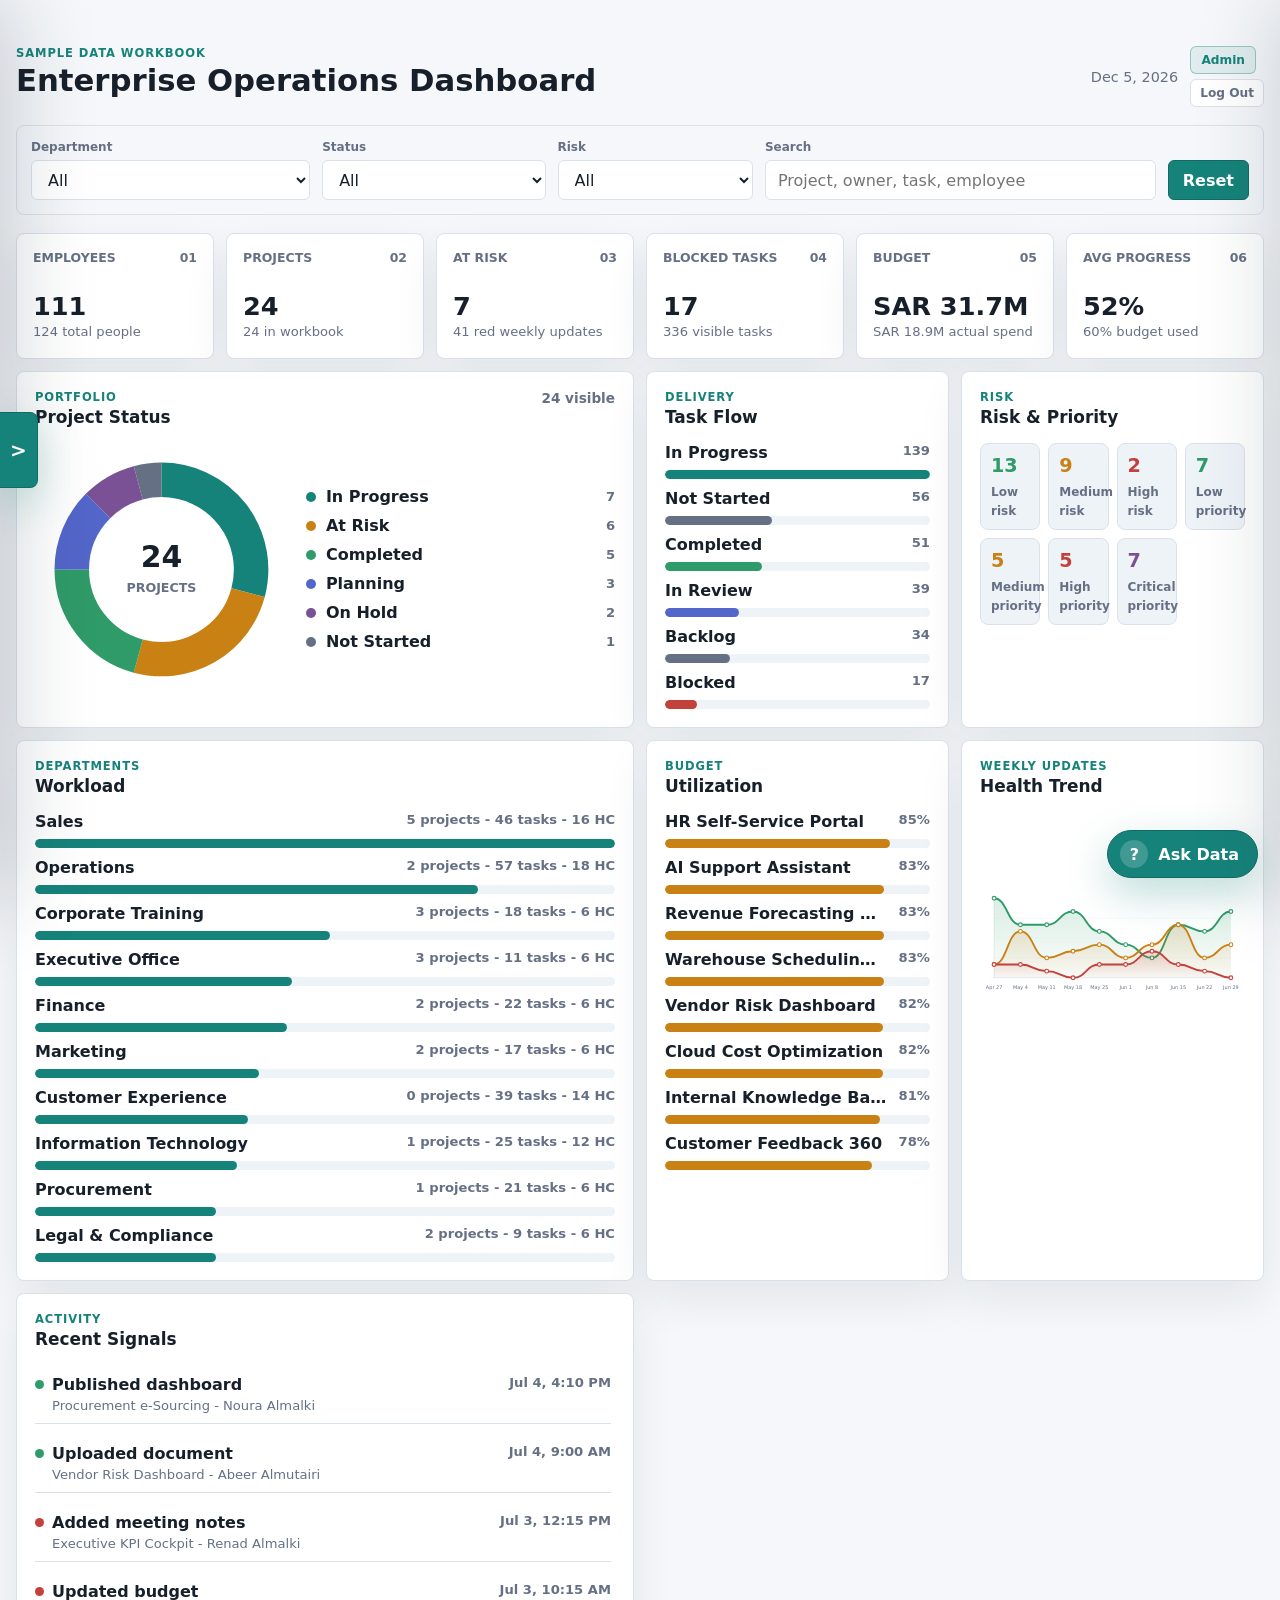
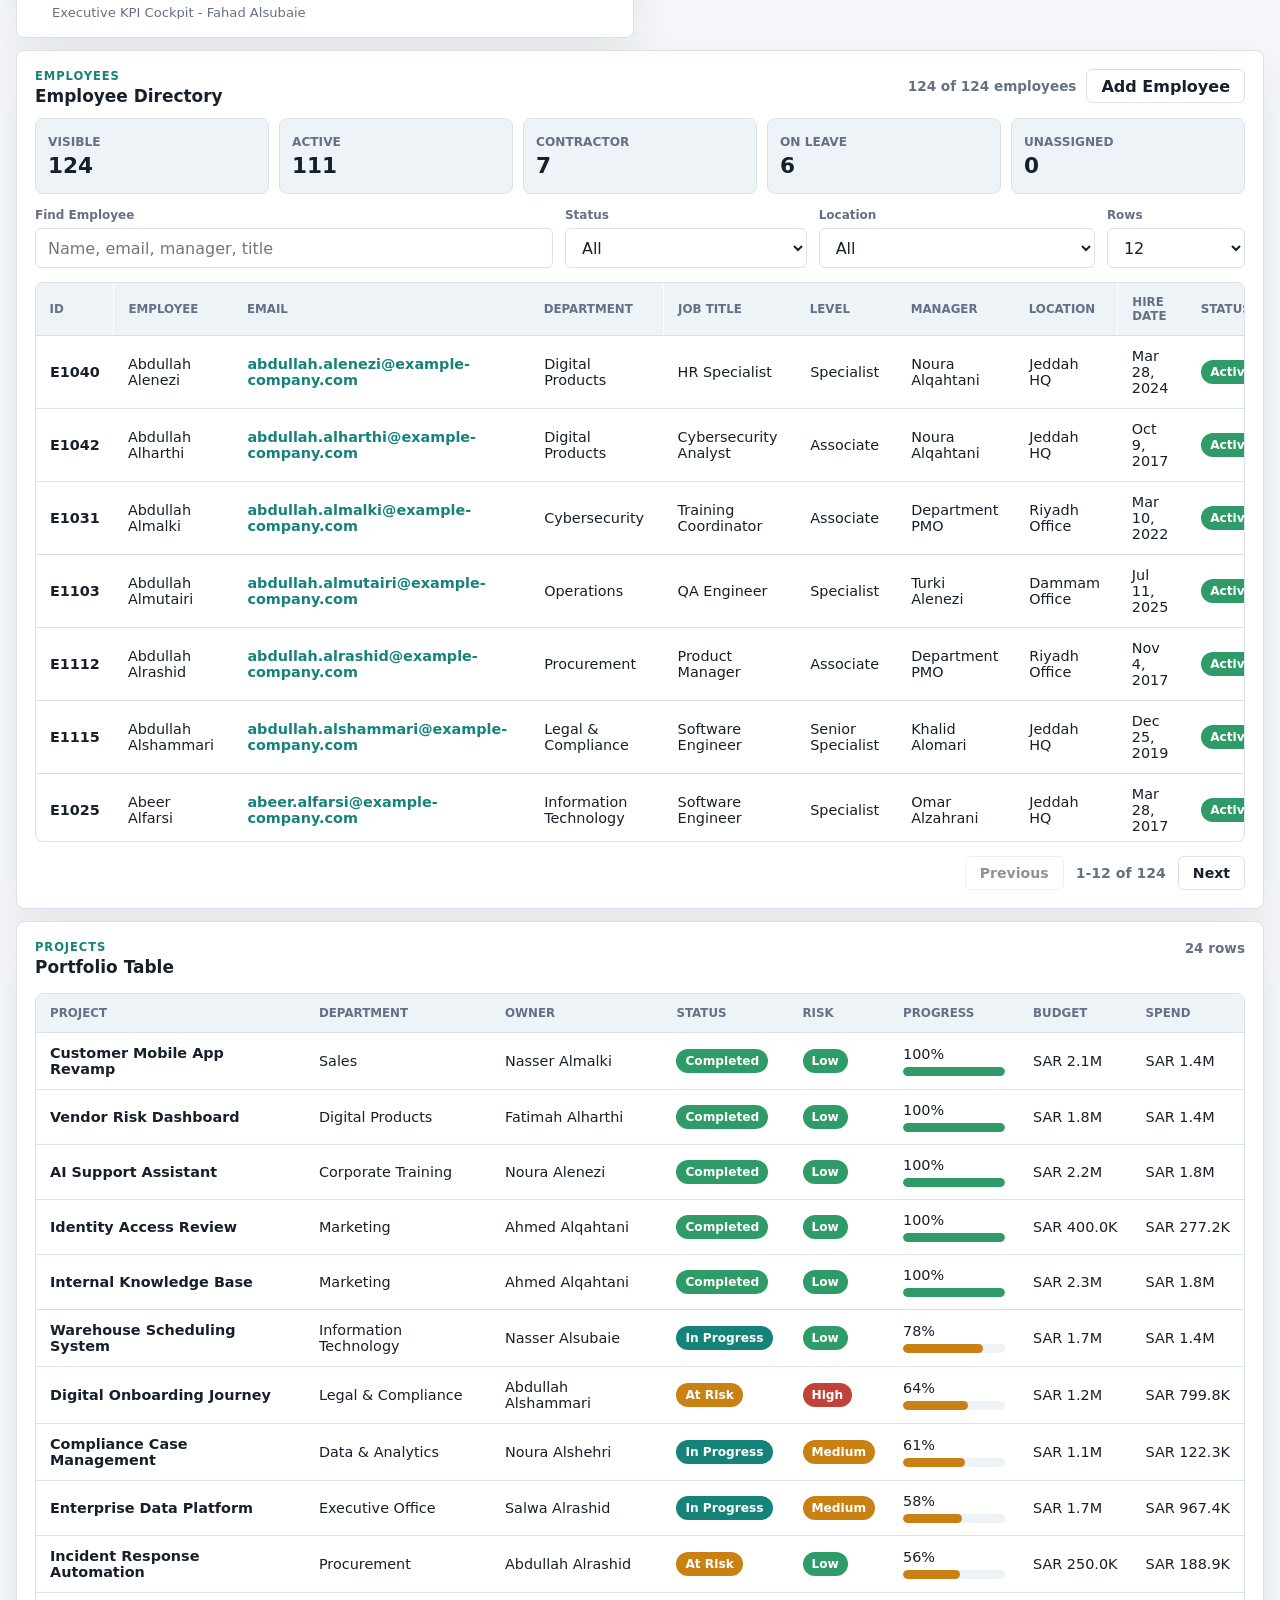
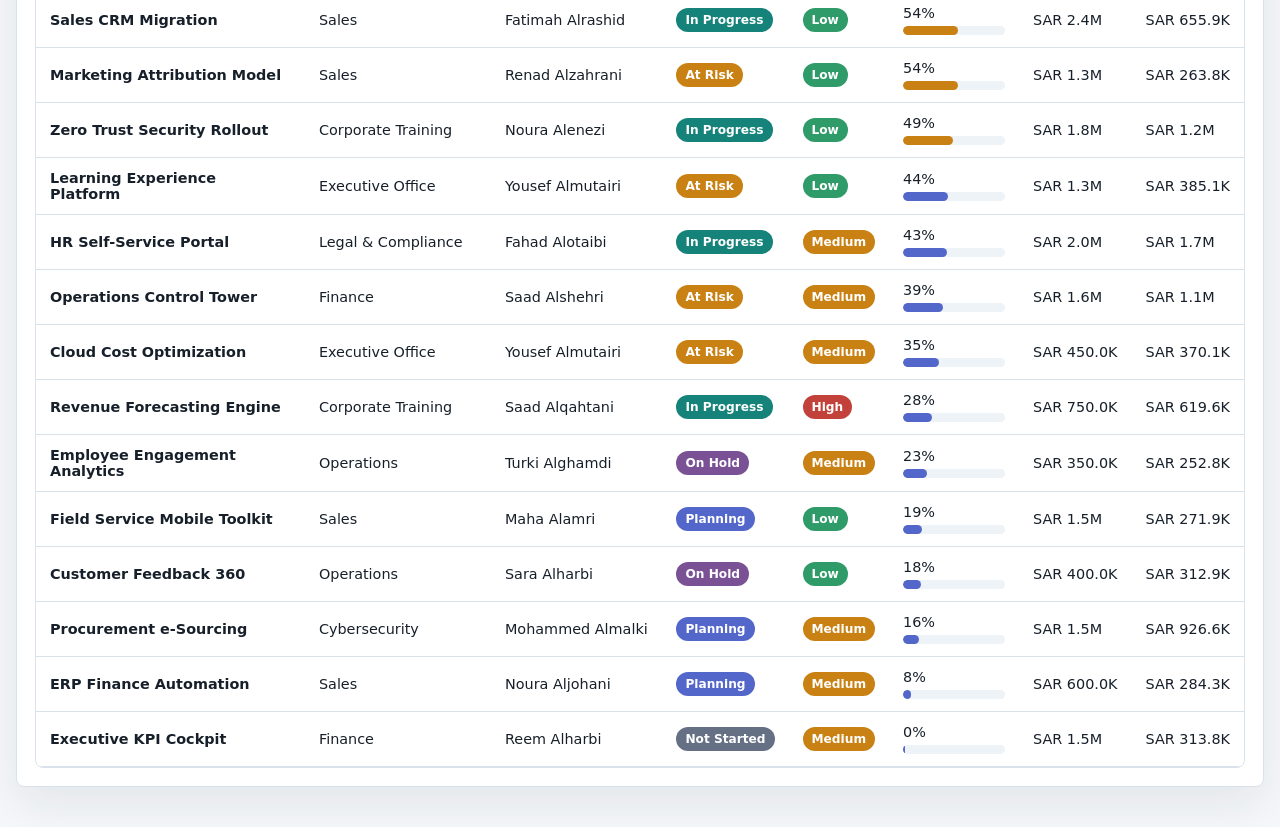
==== index.html @ b088ab81 "Initial commit" ====
<!doctype html>
<html lang="en">
  <head>
    <meta charset="utf-8" />
    <meta name="viewport" content="width=device-width, initial-scale=1" />
    <title>Enterprise Operations Dashboard</title>
    <link rel="stylesheet" href="styles.css" />
    <script src="dashboard-data.js"></script>
    <script src="app.js" defer></script>
    <script src="chatbot.js" defer></script>
  </head>
  <body>
    <div class="app-shell" data-app-shell>
      <header class="topbar">
        <div>
          <p class="eyebrow">Sample Data Workbook</p>
          <h1>Enterprise Operations Dashboard</h1>
        </div>
        <div class="topbar__meta">
          <span id="refreshDate">Loaded</span>
          <div class="topbar__account" id="accountBlock" hidden>
            <div class="topbar__account-row">
              <button class="topbar__admin" id="adminButton" type="button">Admin</button>
              <span id="authStatus" class="topbar__status"></span>
            </div>
            <button class="topbar__logout" id="logoutButton" type="button">Log Out</button>
          </div>
        </div>
      </header>

      <section class="toolbar" aria-label="Dashboard filters">
        <label>
          <span>Department</span>
          <select id="departmentFilter"></select>
        </label>
        <label>
          <span>Status</span>
          <select id="statusFilter"></select>
        </label>
        <label>
          <span>Risk</span>
          <select id="riskFilter"></select>
        </label>
        <label class="toolbar__search">
          <span>Search</span>
          <input id="searchFilter" type="search" placeholder="Project, owner, task, employee" />
        </label>
        <button class="button" id="resetFilters" type="button">Reset</button>
      </section>

      <main>
        <section class="metric-grid" id="metricGrid" aria-label="Key metrics"></section>

        <section class="dashboard-grid">
          <article class="panel panel--wide">
            <div class="panel__header">
              <div>
                <p class="eyebrow">Portfolio</p>
                <h2>Project Status</h2>
              </div>
              <span class="panel__stat" id="portfolioCount"></span>
            </div>
            <div class="split-view">
              <div class="donut-wrap">
                <svg id="statusDonut" viewBox="0 0 220 220" role="img" aria-label="Project status distribution"></svg>
              </div>
              <div id="statusLegend" class="legend"></div>
            </div>
          </article>

          <article class="panel">
            <div class="panel__header">
              <div>
                <p class="eyebrow">Delivery</p>
                <h2>Task Flow</h2>
              </div>
            </div>
            <div id="taskFlow" class="stack-list"></div>
          </article>

          <article class="panel">
            <div class="panel__header">
              <div>
                <p class="eyebrow">Risk</p>
                <h2>Risk & Priority</h2>
              </div>
            </div>
            <div id="riskPriority" class="matrix"></div>
          </article>

          <article class="panel panel--wide">
            <div class="panel__header">
              <div>
                <p class="eyebrow">Departments</p>
                <h2>Workload</h2>
              </div>
            </div>
            <div id="departmentLoad" class="rank-list"></div>
          </article>

          <article class="panel">
            <div class="panel__header">
              <div>
                <p class="eyebrow">Budget</p>
                <h2>Utilization</h2>
              </div>
            </div>
            <div id="budgetList" class="rank-list rank-list--compact"></div>
          </article>

          <article class="panel">
            <div class="panel__header">
              <div>
                <p class="eyebrow">Weekly Updates</p>
                <h2>Health Trend</h2>
              </div>
            </div>
            <svg id="healthTrend" class="line-chart" viewBox="0 0 640 260" role="img" aria-label="Weekly health trend"></svg>
          </article>

          <article class="panel panel--wide">
            <div class="panel__header">
              <div>
                <p class="eyebrow">Activity</p>
                <h2>Recent Signals</h2>
              </div>
            </div>
            <div id="activityFeed" class="activity-feed"></div>
          </article>

          <article class="panel panel--full" id="employeesSection">
            <div class="panel__header panel__header--stack">
              <div>
                <p class="eyebrow">Employees</p>
                <h2>Employee Directory</h2>
              </div>
              <div class="panel__tools">
                <span class="panel__stat" id="employeeCount"></span>
                <button class="button button--ghost" id="openAddEmployee" type="button">Add Employee</button>
              </div>
            </div>

            <div class="employee-add-panel" id="addEmployeePanel" hidden>
              <form class="employee-add-form" id="addEmployeeForm">
                <div class="employee-add-form__header">
                  <div>
                    <p class="eyebrow">Signed-Up Gmail</p>
                    <h3>Add Employee</h3>
                  </div>
                  <button class="icon-control" id="closeAddEmployee" type="button" aria-label="Close add employee" title="Close add employee">x</button>
                </div>
                <p class="employee-add-message" id="addEmployeeMessage"></p>
                <div class="employee-add-grid">
                  <label>
                    <span>Email</span>
                    <select id="addEmployeeEmail" name="email" required></select>
                  </label>
                  <label>
                    <span>Employee Name</span>
                    <input id="addEmployeeName" name="employeeName" type="text" required />
                  </label>
                  <label>
                    <span>Department</span>
                    <select id="addEmployeeDepartment" name="department" required></select>
                  </label>
                  <label>
                    <span>Job Title</span>
                    <input id="addEmployeeJobTitle" name="jobTitle" type="text" required />
                  </label>
                  <label>
                    <span>Level</span>
                    <select id="addEmployeeLevel" name="level">
                      <option>Associate</option>
                      <option>Specialist</option>
                      <option>Senior Specialist</option>
                      <option>Lead</option>
                      <option>Manager</option>
                      <option>Senior Manager</option>
                    </select>
                  </label>
                  <label>
                    <span>Manager</span>
                    <input id="addEmployeeManager" name="manager" type="text" placeholder="Department PMO" />
                  </label>
                  <label>
                    <span>Location</span>
                    <select id="addEmployeeLocation" name="location"></select>
                  </label>
                  <label>
                    <span>Status</span>
                    <select id="addEmployeeStatus" name="employmentStatus">
                      <option>Active</option>
                      <option>Contractor</option>
                      <option>On Leave</option>
                    </select>
                  </label>
                </div>
                <div class="employee-add-actions">
                  <button class="button button--ghost" id="cancelAddEmployee" type="button">Cancel</button>
                  <button class="button" type="submit">Add Employee</button>
                </div>
              </form>
            </div>

            <div class="employee-summary" id="employeeSummary" aria-label="Employee summary"></div>

            <div class="employee-controls" aria-label="Employee filters">
              <label>
                <span>Find Employee</span>
                <input id="employeeSearch" type="search" placeholder="Name, email, manager, title" />
              </label>
              <label>
                <span>Status</span>
                <select id="employeeStatusFilter"></select>
              </label>
              <label>
                <span>Location</span>
                <select id="employeeLocationFilter"></select>
              </label>
              <label>
                <span>Rows</span>
                <select id="employeePageSize">
                  <option value="12">12</option>
                  <option value="25">25</option>
                  <option value="50">50</option>
                  <option value="all">All</option>
                </select>
              </label>
            </div>

            <div class="table-wrap employee-table-wrap">
              <table class="employee-table">
                <thead>
                  <tr>
                    <th>ID</th>
                    <th>Employee</th>
                    <th>Email</th>
                    <th>Department</th>
                    <th>Job Title</th>
                    <th>Level</th>
                    <th>Manager</th>
                    <th>Location</th>
                    <th>Hire Date</th>
                    <th>Status</th>
                  </tr>
                </thead>
                <tbody id="employeeTable"></tbody>
              </table>
            </div>

            <div class="pagination" aria-label="Employee pagination">
              <button class="button button--ghost" id="employeePrev" type="button">Previous</button>
              <span id="employeePageInfo"></span>
              <button class="button button--ghost" id="employeeNext" type="button">Next</button>
            </div>
          </article>

          <article class="panel panel--full">
            <div class="panel__header">
              <div>
                <p class="eyebrow">Projects</p>
                <h2>Portfolio Table</h2>
              </div>
              <span class="panel__stat" id="tableCount"></span>
            </div>
            <div class="table-wrap">
              <table>
                <thead>
                  <tr>
                    <th>Project</th>
                    <th>Department</th>
                    <th>Owner</th>
                    <th>Status</th>
                    <th>Risk</th>
                    <th>Progress</th>
                    <th>Budget</th>
                    <th>Spend</th>
                  </tr>
                </thead>
                <tbody id="projectTable"></tbody>
              </table>
            </div>
          </article>
        </section>
      </main>
    </div>

    <button class="sheet-pull-tab" id="sheetPullTab" type="button" aria-label="Open status drawer" aria-expanded="false">
      <span aria-hidden="true">&gt;</span>
    </button>

    <div class="sheet-scrim" id="sheetScrim" hidden></div>

    <aside class="sheet-drawer" id="statusDrawer" aria-label="Project status drawer" aria-hidden="true">
      <header class="sheet-drawer__header">
        <div>
          <p class="eyebrow">Status</p>
          <h2>Project Dashboard</h2>
        </div>
        <button class="icon-control" id="closeStatusDrawer" type="button" aria-label="Close status drawer" title="Close status drawer">x</button>
      </header>
      <div class="sheet-drawer__body" id="statusDrawerBody"></div>
    </aside>

    <div class="employee-detail-scrim" id="employeeDetailScrim" hidden></div>

    <aside class="employee-detail-drawer" id="employeeDetailDrawer" aria-label="Employee details" aria-hidden="true">
      <header class="employee-detail-drawer__header">
        <div>
          <p class="eyebrow">Employee</p>
          <h2 id="employeeDetailTitle">Employee Details</h2>
        </div>
        <button class="icon-control" id="closeEmployeeDetail" type="button" aria-label="Close employee details" title="Close employee details">x</button>
      </header>
      <div class="employee-detail-drawer__body" id="employeeDetailBody"></div>
    </aside>

    <div class="admin-password-scrim" id="adminPasswordScrim" hidden></div>

    <section class="admin-password-modal" id="adminPasswordModal" aria-labelledby="adminPasswordTitle" aria-hidden="true">
      <form class="admin-password-form" id="adminPasswordForm">
        <div class="admin-password-form__header">
          <div>
            <p class="eyebrow">Admin</p>
            <h2 id="adminPasswordTitle">Enter Password</h2>
          </div>
          <button class="icon-control" id="closeAdminPassword" type="button" aria-label="Close admin password" title="Close admin password">x</button>
        </div>
        <label>
          <span>Password</span>
          <input id="adminPasswordInput" name="password" type="password" autocomplete="current-password" required />
        </label>
        <p class="admin-password-message" id="adminPasswordMessage"></p>
        <div class="admin-password-actions">
          <button class="button button--ghost" id="cancelAdminPassword" type="button">Cancel</button>
          <button class="button" type="submit">Continue</button>
        </div>
      </form>
    </section>

    <button class="chat-launcher" id="chatLauncher" type="button" aria-label="Open assistant">
      <span aria-hidden="true">?</span>
      <span>Ask Data</span>
    </button>

    <aside class="chat-drawer" id="chatDrawer" aria-label="Dashboard assistant" aria-hidden="true">
      <header class="chat-drawer__header">
        <div>
          <p class="eyebrow">Data Assistant</p>
          <h2>Ask Your Data</h2>
        </div>
        <div class="chat-drawer__actions">
          <button class="icon-control" id="clearChat" type="button" aria-label="Clear chat" title="Clear chat">C</button>
          <button class="icon-control" id="closeChat" type="button" aria-label="Close assistant" title="Close assistant">x</button>
        </div>
      </header>

      <div class="chat-messages" id="chatMessages" aria-live="polite">
        <article class="chat-message bot">
          <div class="chat-avatar" aria-hidden="true">A</div>
          <div class="chat-bubble">
            <p>Hi. Ask me what you need from the dashboard data: projects, people, tasks, blockers, budgets, meetings, or activity.</p>
          </div>
        </article>
      </div>

      <div class="chat-prompts" aria-label="Suggested prompts">
        <button type="button">Which projects are at risk?</button>
        <button type="button">What is blocked right now?</button>
        <button type="button">Show highest budget projects</button>
      </div>

      <form class="chat-composer" id="chatForm">
        <label class="sr-only" for="chatInput">Message</label>
        <textarea id="chatInput" rows="1" placeholder="Ask about your data..." autocomplete="off"></textarea>
        <button class="chat-send" type="submit" aria-label="Send message">&gt;</button>
      </form>
    </aside>
  </body>
</html>
---- styles.css ----
:root {
  color-scheme: light;
  --ink: #17202a;
  --muted: #667085;
  --line: #d9e1ea;
  --paper: #f5f7fa;
  --surface: #ffffff;
  --surface-strong: #eef3f8;
  --teal: #16837a;
  --green: #2f9b68;
  --amber: #c98114;
  --red: #c2413b;
  --indigo: #5366c9;
  --violet: #7a5195;
  --shadow: 0 18px 45px rgba(28, 39, 55, 0.08);
}

* {
  box-sizing: border-box;
}

body {
  margin: 0;
  background: var(--paper);
  color: var(--ink);
  font-family:
    Inter, ui-sans-serif, system-ui, -apple-system, BlinkMacSystemFont, "Segoe UI",
    sans-serif;
  letter-spacing: 0;
}

button,
input,
select,
textarea {
  font: inherit;
}

.app-shell {
  width: min(1480px, calc(100% - 32px));
  margin: 0 auto;
  padding: 24px 0 40px;
}

.topbar {
  display: flex;
  align-items: flex-start;
  justify-content: space-between;
  gap: 20px;
  padding: 22px 0 18px;
}

.topbar h1 {
  margin: 4px 0 0;
  font-size: clamp(1.65rem, 2.4vw, 2.5rem);
  line-height: 1.05;
  letter-spacing: 0;
}

.topbar__meta {
  display: flex;
  align-items: center;
  gap: 12px;
  color: var(--muted);
  font-size: 0.9rem;
  white-space: nowrap;
}

.topbar__status {
  color: var(--ink);
  font-weight: 700;
}

.topbar__account {
  display: grid;
  justify-items: end;
  gap: 5px;
}

.topbar__account-row {
  display: flex;
  align-items: center;
  justify-content: flex-end;
  gap: 8px;
}

.topbar__admin {
  min-height: 28px;
  border: 1px solid rgba(22, 131, 122, 0.36);
  border-radius: 6px;
  background: rgba(22, 131, 122, 0.09);
  color: var(--teal);
  padding: 0 10px;
  font-size: 0.76rem;
  font-weight: 850;
  cursor: pointer;
}

.topbar__admin:hover,
.topbar__admin:focus-visible {
  border-color: var(--teal);
  background: rgba(22, 131, 122, 0.14);
  outline: none;
}

.topbar__logout {
  min-height: 28px;
  border: 1px solid var(--line);
  border-radius: 6px;
  background: var(--surface);
  color: var(--muted);
  padding: 0 9px;
  font-size: 0.76rem;
  font-weight: 850;
  cursor: pointer;
}

.topbar__logout:hover,
.topbar__logout:focus-visible {
  border-color: rgba(194, 65, 59, 0.36);
  background: rgba(194, 65, 59, 0.08);
  color: var(--red);
  outline: none;
}

.eyebrow {
  margin: 0;
  color: var(--teal);
  font-size: 0.72rem;
  font-weight: 800;
  letter-spacing: 0.08em;
  text-transform: uppercase;
}

.toolbar {
  position: sticky;
  top: 0;
  z-index: 5;
  display: grid;
  grid-template-columns: minmax(160px, 1fr) minmax(140px, 0.8fr) minmax(120px, 0.7fr) minmax(240px, 1.4fr) auto;
  gap: 12px;
  align-items: end;
  padding: 14px;
  margin-bottom: 18px;
  background: rgba(245, 247, 250, 0.92);
  border: 1px solid var(--line);
  border-radius: 8px;
  backdrop-filter: blur(14px);
}

label {
  display: grid;
  gap: 6px;
  min-width: 0;
}

label span {
  color: var(--muted);
  font-size: 0.75rem;
  font-weight: 700;
}

select,
input {
  min-height: 40px;
  width: 100%;
  border: 1px solid var(--line);
  border-radius: 6px;
  background: var(--surface);
  color: var(--ink);
  padding: 0 12px;
  outline: none;
}

select:focus,
input:focus {
  border-color: var(--teal);
  box-shadow: 0 0 0 3px rgba(22, 131, 122, 0.14);
}

.button {
  min-height: 40px;
  display: inline-flex;
  align-items: center;
  justify-content: center;
  border: 1px solid #116b64;
  border-radius: 6px;
  background: var(--teal);
  color: #fff;
  padding: 0 14px;
  font-weight: 800;
  text-decoration: none;
  cursor: pointer;
}

.button--ghost {
  border-color: var(--line);
  background: var(--surface);
  color: var(--ink);
}

.button:hover {
  filter: brightness(0.96);
}

.metric-grid {
  display: grid;
  grid-template-columns: repeat(6, minmax(0, 1fr));
  gap: 12px;
  margin-bottom: 12px;
}

.metric-card,
.panel {
  border: 1px solid var(--line);
  border-radius: 8px;
  background: var(--surface);
  box-shadow: var(--shadow);
}

.metric-card {
  min-height: 126px;
  padding: 16px;
  display: grid;
  align-content: space-between;
  overflow: hidden;
}

.metric-card__top {
  display: flex;
  justify-content: space-between;
  gap: 12px;
  color: var(--muted);
  font-size: 0.78rem;
  font-weight: 800;
  text-transform: uppercase;
}

.metric-card__value {
  margin: 12px 0 4px;
  font-size: clamp(1.5rem, 2vw, 2.15rem);
  font-weight: 850;
  line-height: 1;
}

.metric-card__sub {
  min-height: 18px;
  color: var(--muted);
  font-size: 0.82rem;
  overflow: hidden;
  text-overflow: ellipsis;
  white-space: nowrap;
}

.dashboard-grid {
  display: grid;
  grid-template-columns: repeat(4, minmax(0, 1fr));
  gap: 12px;
}

.panel {
  min-height: 320px;
  padding: 18px;
  overflow: hidden;
}

.panel--wide {
  grid-column: span 2;
}

.panel--full {
  grid-column: 1 / -1;
}

.panel__header {
  display: flex;
  justify-content: space-between;
  align-items: flex-start;
  gap: 16px;
  margin-bottom: 16px;
}

.panel__header--stack {
  margin-bottom: 12px;
}

.panel h2 {
  margin: 3px 0 0;
  font-size: 1.06rem;
  letter-spacing: 0;
}

.panel__stat {
  color: var(--muted);
  font-size: 0.85rem;
  font-weight: 800;
  white-space: nowrap;
}

.panel__tools {
  display: flex;
  align-items: center;
  gap: 10px;
  flex-wrap: wrap;
  justify-content: flex-end;
}

.panel__tools .button {
  min-height: 34px;
}

.split-view {
  display: grid;
  grid-template-columns: minmax(170px, 0.9fr) minmax(180px, 1.1fr);
  gap: 18px;
  align-items: center;
}

.donut-wrap {
  min-height: 220px;
  display: grid;
  place-items: center;
}

.donut-center {
  fill: var(--ink);
  font-size: 26px;
  font-weight: 850;
  text-anchor: middle;
}

.donut-label {
  fill: var(--muted);
  font-size: 11px;
  font-weight: 700;
  text-anchor: middle;
  text-transform: uppercase;
}

.legend,
.stack-list,
.rank-list,
.activity-feed,
.matrix {
  display: grid;
  gap: 10px;
}

.empty-state {
  min-height: 120px;
  display: grid;
  place-items: center;
  border: 1px dashed var(--line);
  border-radius: 8px;
  color: var(--muted);
  font-size: 0.9rem;
  font-weight: 750;
}

.sr-only {
  position: absolute;
  width: 1px;
  height: 1px;
  padding: 0;
  overflow: hidden;
  clip: rect(0, 0, 0, 0);
  white-space: nowrap;
  border: 0;
}

.sheet-pull-tab {
  position: fixed;
  top: 50%;
  left: 0;
  z-index: 32;
  display: grid;
  width: 38px;
  height: 76px;
  place-items: center;
  border: 1px solid #116b64;
  border-left: 0;
  border-radius: 0 8px 8px 0;
  background: var(--teal);
  color: #fff;
  box-shadow: 0 16px 42px rgba(22, 131, 122, 0.26);
  cursor: grab;
  font-size: 1.25rem;
  font-weight: 850;
  touch-action: none;
  transform: translateY(-50%);
  transition:
    left 180ms ease,
    filter 160ms ease;
}

.sheet-pull-tab:active {
  cursor: grabbing;
}

.sheet-pull-tab:hover {
  filter: brightness(0.96);
}

.sheet-pull-tab.open {
  left: min(420px, calc(100vw - 28px));
}

.sheet-scrim {
  position: fixed;
  inset: 0;
  z-index: 30;
  background: rgba(23, 32, 42, 0.28);
  opacity: 0;
  pointer-events: none;
  transition: opacity 180ms ease;
}

.sheet-scrim.open {
  opacity: 1;
  pointer-events: auto;
}

.sheet-drawer {
  position: fixed;
  top: 0;
  left: 0;
  z-index: 31;
  display: grid;
  grid-template-rows: auto minmax(0, 1fr);
  width: min(420px, calc(100vw - 28px));
  height: 100vh;
  overflow: hidden;
  border-right: 1px solid var(--line);
  background: var(--surface);
  box-shadow: 26px 0 80px rgba(28, 39, 55, 0.22);
  transform: translateX(-104%);
  pointer-events: none;
  transition: transform 180ms ease;
}

.sheet-drawer.open {
  transform: translateX(0);
  pointer-events: auto;
}

.sheet-drawer__header {
  display: flex;
  align-items: flex-start;
  justify-content: space-between;
  gap: 14px;
  padding: 18px;
  border-bottom: 1px solid var(--line);
  background: var(--surface);
}

.sheet-drawer__header h2 {
  margin: 2px 0 0;
  font-size: 1.18rem;
  letter-spacing: 0;
}

.sheet-drawer__body {
  min-height: 0;
  overflow: auto;
  padding: 16px;
  background: #f8fbfc;
}

.status-drawer-summary {
  display: grid;
  gap: 4px;
  margin-bottom: 12px;
  border: 1px solid var(--line);
  border-radius: 8px;
  background: var(--surface);
  padding: 14px;
}

.status-drawer-summary span {
  color: var(--muted);
  font-size: 0.75rem;
  font-weight: 850;
  text-transform: uppercase;
}

.status-drawer-summary strong {
  font-size: 2rem;
  line-height: 1;
}

.status-drawer-list {
  display: grid;
  gap: 10px;
}

.status-drawer-card {
  display: grid;
  width: 100%;
  gap: 10px;
  border: 1px solid var(--line);
  border-radius: 8px;
  background: var(--surface);
  color: var(--ink);
  padding: 13px;
  text-align: left;
}

.status-drawer-card--button {
  cursor: pointer;
  transition:
    border-color 160ms ease,
    background 160ms ease,
    box-shadow 160ms ease,
    transform 160ms ease;
}

.status-drawer-card--button:hover,
.status-drawer-card--button:focus-visible {
  border-color: rgba(83, 102, 201, 0.56);
  background: rgba(83, 102, 201, 0.08);
  box-shadow: 0 10px 24px rgba(83, 102, 201, 0.12);
  outline: none;
}

.status-drawer-card--button:hover .status-drawer-card__top strong,
.status-drawer-card--button:focus-visible .status-drawer-card__top strong {
  color: var(--indigo);
}

.status-drawer-card__top {
  display: grid;
  grid-template-columns: auto minmax(0, 1fr) auto;
  gap: 10px;
  align-items: center;
}

.status-drawer-card__top strong,
.status-drawer-card__top span:last-child {
  font-weight: 850;
}

.status-drawer-card p {
  margin: 0;
  color: var(--muted);
  font-size: 0.84rem;
  line-height: 1.35;
}

.status-dot {
  width: 10px;
  height: 10px;
  border-radius: 50%;
}

.progress-band-list,
.progress-project-list {
  display: grid;
  gap: 8px;
}

.progress-band-row,
.progress-project {
  display: grid;
  gap: 8px;
  border: 1px solid var(--line);
  border-radius: 8px;
  background: var(--surface);
  padding: 11px;
}

.progress-band-row__top,
.progress-project__top {
  display: grid;
  grid-template-columns: minmax(0, 1fr) auto;
  gap: 10px;
  align-items: center;
}

.progress-band-row__top strong,
.progress-project__top strong {
  min-width: 0;
  overflow: hidden;
  text-overflow: ellipsis;
  white-space: nowrap;
  font-weight: 850;
}

.progress-band-row__top span,
.progress-project__top span {
  color: var(--muted);
  font-size: 0.82rem;
  font-weight: 850;
}

.progress-project p {
  margin: 0;
  color: var(--muted);
  font-size: 0.76rem;
  font-weight: 800;
}

.progress-page-shell .topbar__meta {
  align-items: center;
}

.progress-metric-grid {
  grid-template-columns: repeat(6, minmax(0, 1fr));
}

.progress-dashboard-grid {
  align-items: stretch;
}

.progress-hero {
  display: grid;
  gap: 14px;
  align-content: center;
  min-height: 210px;
}

.progress-hero__value {
  font-size: clamp(3rem, 7vw, 5.8rem);
  font-weight: 850;
  line-height: 0.95;
  color: var(--teal);
}

.progress-hero p {
  max-width: 42ch;
  margin: 0;
  color: var(--muted);
  line-height: 1.45;
}

.progress-project-list--page {
  grid-template-columns: repeat(3, minmax(0, 1fr));
}

.status-page-shell .topbar__meta {
  align-items: center;
}

.status-metric-grid {
  grid-template-columns: repeat(6, minmax(0, 1fr));
}

.status-dashboard-grid {
  align-items: stretch;
}

.status-hero {
  display: grid;
  gap: 14px;
  align-content: center;
  min-height: 210px;
}

.status-hero__value {
  font-size: clamp(3rem, 7vw, 5.8rem);
  font-weight: 850;
  line-height: 0.95;
}

.status-hero p {
  max-width: 46ch;
  margin: 0;
  color: var(--muted);
  line-height: 1.45;
}

.status-project-list {
  display: grid;
  grid-template-columns: repeat(3, minmax(0, 1fr));
  gap: 10px;
}

.status-project {
  display: grid;
  gap: 9px;
  border: 1px solid var(--line);
  border-radius: 8px;
  background: var(--surface);
  padding: 12px;
}

.status-project__top {
  display: grid;
  grid-template-columns: minmax(0, 1fr) auto;
  gap: 10px;
  align-items: center;
}

.status-project__top strong {
  min-width: 0;
  overflow: hidden;
  text-overflow: ellipsis;
  white-space: nowrap;
  font-weight: 850;
}

.status-project__top span {
  font-weight: 850;
}

.status-project__meta {
  display: flex;
  gap: 6px;
  flex-wrap: wrap;
}

.status-project__meta span {
  min-height: 24px;
  border: 1px solid var(--line);
  border-radius: 999px;
  background: var(--surface-strong);
  color: var(--muted);
  padding: 3px 8px;
  font-size: 0.74rem;
  font-weight: 800;
}

.chat-launcher {
  position: fixed;
  right: 22px;
  bottom: 22px;
  z-index: 20;
  display: inline-flex;
  min-height: 48px;
  align-items: center;
  gap: 10px;
  border: 1px solid #116b64;
  border-radius: 999px;
  background: var(--teal);
  color: #fff;
  padding: 0 18px 0 12px;
  box-shadow: 0 16px 42px rgba(22, 131, 122, 0.28);
  font-weight: 850;
}

.chat-launcher span:first-child {
  display: grid;
  width: 28px;
  height: 28px;
  place-items: center;
  border-radius: 50%;
  background: rgba(255, 255, 255, 0.18);
}

.chat-drawer {
  position: fixed;
  right: 22px;
  bottom: 82px;
  z-index: 21;
  display: grid;
  grid-template-rows: auto minmax(0, 1fr) auto auto;
  width: min(430px, calc(100vw - 24px));
  height: min(680px, calc(100vh - 112px));
  overflow: hidden;
  border: 1px solid var(--line);
  border-radius: 8px;
  background: var(--surface);
  box-shadow: 0 26px 80px rgba(28, 39, 55, 0.22);
  transform: translateY(12px);
  opacity: 0;
  pointer-events: none;
  transition:
    opacity 160ms ease,
    transform 160ms ease;
}

.chat-drawer.open {
  transform: translateY(0);
  opacity: 1;
  pointer-events: auto;
}

.chat-drawer__header {
  display: flex;
  align-items: flex-start;
  justify-content: space-between;
  gap: 14px;
  padding: 16px;
  border-bottom: 1px solid var(--line);
  background: var(--surface);
}

.chat-drawer__header h2 {
  margin: 2px 0 0;
  font-size: 1.12rem;
  letter-spacing: 0;
}

.chat-drawer__actions {
  display: flex;
  gap: 8px;
}

.icon-control,
.chat-send {
  display: grid;
  width: 38px;
  height: 38px;
  place-items: center;
  border: 1px solid var(--line);
  border-radius: 6px;
  background: var(--surface-strong);
  color: var(--ink);
  font-weight: 850;
}

.chat-messages {
  display: flex;
  flex-direction: column;
  gap: 12px;
  overflow-y: auto;
  padding: 16px;
  background: #f8fbfc;
}

.chat-message {
  display: flex;
  max-width: 92%;
  gap: 10px;
}

.chat-message.user {
  align-self: flex-end;
  justify-content: flex-end;
}

.chat-message.user .chat-avatar {
  order: 2;
  background: var(--ink);
}

.chat-avatar {
  display: grid;
  width: 32px;
  height: 32px;
  place-items: center;
  flex: 0 0 auto;
  border-radius: 8px;
  background: var(--teal);
  color: #fff;
  font-size: 0.82rem;
  font-weight: 850;
}

.chat-bubble {
  min-width: 0;
  border: 1px solid var(--line);
  border-radius: 8px;
  background: #fff;
  padding: 11px 12px;
  box-shadow: 0 8px 22px rgba(28, 39, 55, 0.06);
}

.chat-message.user .chat-bubble {
  border-color: transparent;
  background: var(--ink);
  color: #fff;
}

.chat-bubble p {
  margin: 0;
  white-space: pre-wrap;
  line-height: 1.5;
  font-size: 0.92rem;
}

.chat-prompts {
  display: flex;
  gap: 8px;
  overflow-x: auto;
  padding: 12px 16px 0;
  background: var(--surface);
}

.chat-prompts button {
  flex: 0 0 auto;
  min-height: 34px;
  border: 1px solid rgba(22, 131, 122, 0.24);
  border-radius: 999px;
  background: rgba(22, 131, 122, 0.09);
  color: #116b64;
  padding: 0 12px;
  font-size: 0.82rem;
  font-weight: 800;
}

.chat-composer {
  display: grid;
  grid-template-columns: minmax(0, 1fr) auto;
  gap: 10px;
  align-items: end;
  padding: 12px 16px 16px;
  background: var(--surface);
}

.chat-composer textarea {
  width: 100%;
  max-height: 128px;
  min-height: 42px;
  resize: none;
  border: 1px solid var(--line);
  border-radius: 8px;
  background: var(--surface-strong);
  color: var(--ink);
  padding: 11px 12px;
  outline: none;
  line-height: 1.35;
}

.chat-composer textarea:focus {
  border-color: var(--teal);
  box-shadow: 0 0 0 3px rgba(22, 131, 122, 0.14);
}

.chat-send {
  border-color: #116b64;
  background: var(--teal);
  color: #fff;
}

.typing {
  display: inline-flex;
  height: 22px;
  align-items: center;
  gap: 5px;
}

.typing span {
  width: 6px;
  height: 6px;
  border-radius: 50%;
  background: var(--muted);
  animation: typingPulse 1s infinite ease-in-out;
}

.typing span:nth-child(2) {
  animation-delay: 0.14s;
}

.typing span:nth-child(3) {
  animation-delay: 0.28s;
}

@keyframes typingPulse {
  0%,
  80%,
  100% {
    transform: translateY(0);
    opacity: 0.45;
  }

  40% {
    transform: translateY(-4px);
    opacity: 1;
  }
}

.legend-item,
.stack-row,
.rank-row,
.activity-item,
.matrix-row {
  display: grid;
  gap: 8px;
}

.legend-item {
  grid-template-columns: 12px 1fr auto;
  align-items: center;
}

.swatch {
  width: 10px;
  height: 10px;
  border-radius: 50%;
}

.legend-label,
.rank-name,
.stack-name,
.activity-title,
.matrix-name {
  min-width: 0;
  overflow: hidden;
  text-overflow: ellipsis;
  white-space: nowrap;
  font-weight: 750;
}

.legend-value,
.rank-value,
.stack-value,
.activity-meta,
.matrix-value {
  color: var(--muted);
  font-size: 0.82rem;
  font-weight: 750;
  white-space: nowrap;
}

.bar-track {
  width: 100%;
  height: 9px;
  border-radius: 999px;
  background: var(--surface-strong);
  overflow: hidden;
}

.bar-fill {
  height: 100%;
  min-width: 2px;
  border-radius: inherit;
  background: var(--teal);
}

.rank-row {
  cursor: pointer;
}

.rank-row__top,
.stack-row__top,
.matrix-row__top {
  display: grid;
  grid-template-columns: 1fr auto;
  gap: 12px;
}

.rank-row:hover .rank-name {
  color: var(--teal);
}

.matrix {
  grid-template-columns: 1fr;
}

.matrix-grid {
  display: grid;
  grid-template-columns: repeat(4, minmax(0, 1fr));
  gap: 8px;
}

.matrix-cell {
  min-height: 72px;
  border-radius: 8px;
  border: 1px solid var(--line);
  padding: 10px;
  background: var(--surface-strong);
}

.matrix-cell strong {
  display: block;
  font-size: 1.2rem;
  margin-bottom: 4px;
}

.matrix-cell span {
  color: var(--muted);
  font-size: 0.75rem;
  font-weight: 800;
}

.line-chart {
  width: 100%;
  height: 252px;
}

.activity-feed {
  max-height: 254px;
  overflow: auto;
  padding-right: 4px;
}

.employee-summary {
  display: grid;
  grid-template-columns: repeat(5, minmax(0, 1fr));
  gap: 10px;
  margin-bottom: 14px;
}

.employee-add-panel {
  margin-bottom: 14px;
  border: 1px solid var(--line);
  border-radius: 8px;
  background: #f8fbfc;
  padding: 14px;
}

.employee-add-form {
  display: grid;
  gap: 12px;
}

.employee-add-form__header {
  display: flex;
  align-items: flex-start;
  justify-content: space-between;
  gap: 12px;
}

.employee-add-form__header h3 {
  margin: 2px 0 0;
  font-size: 1rem;
  letter-spacing: 0;
}

.employee-add-grid {
  display: grid;
  grid-template-columns: repeat(4, minmax(0, 1fr));
  gap: 12px;
}

.employee-add-message {
  min-height: 20px;
  margin: 0;
  color: var(--muted);
  font-size: 0.86rem;
  font-weight: 750;
}

.employee-add-message.error {
  color: var(--red);
}

.employee-add-message.success {
  color: var(--green);
}

.employee-add-actions {
  display: flex;
  justify-content: flex-end;
  gap: 10px;
}

.employee-summary-card {
  min-height: 76px;
  display: grid;
  align-content: center;
  gap: 6px;
  border: 1px solid var(--line);
  border-radius: 8px;
  background: var(--surface-strong);
  padding: 12px;
}

.employee-summary-card span {
  color: var(--muted);
  font-size: 0.76rem;
  font-weight: 850;
  text-transform: uppercase;
}

.employee-summary-card strong {
  font-size: 1.35rem;
  line-height: 1;
}

.employee-controls {
  display: grid;
  grid-template-columns: minmax(260px, 1.5fr) minmax(150px, 0.7fr) minmax(170px, 0.8fr) minmax(110px, 0.4fr);
  gap: 12px;
  align-items: end;
  margin-bottom: 14px;
}

.employee-table-wrap {
  max-height: 560px;
}

.employee-table {
  min-width: 1240px;
}

.employee-row {
  cursor: pointer;
}

.employee-row:hover td,
.employee-row:focus-visible td {
  background: rgba(22, 131, 122, 0.07);
}

.employee-row:focus-visible {
  outline: 2px solid rgba(22, 131, 122, 0.42);
  outline-offset: -2px;
}

.employee-detail-scrim {
  position: fixed;
  inset: 0;
  z-index: 40;
  background: rgba(23, 32, 42, 0.32);
  opacity: 0;
  pointer-events: none;
  transition: opacity 180ms ease;
}

.employee-detail-scrim.open {
  opacity: 1;
  pointer-events: auto;
}

.employee-detail-drawer {
  position: fixed;
  top: 0;
  right: 0;
  z-index: 41;
  display: grid;
  grid-template-rows: auto minmax(0, 1fr);
  width: min(720px, calc(100vw - 28px));
  height: 100vh;
  overflow: hidden;
  border-left: 1px solid var(--line);
  background: var(--surface);
  box-shadow: -26px 0 80px rgba(28, 39, 55, 0.22);
  transform: translateX(104%);
  pointer-events: none;
  transition: transform 180ms ease;
}

.employee-detail-drawer.open {
  transform: translateX(0);
  pointer-events: auto;
}

.employee-detail-drawer__header {
  display: flex;
  align-items: flex-start;
  justify-content: space-between;
  gap: 14px;
  padding: 18px;
  border-bottom: 1px solid var(--line);
  background: var(--surface);
}

.employee-detail-drawer__header h2 {
  margin: 2px 0 0;
  font-size: 1.18rem;
  letter-spacing: 0;
}

.employee-detail-drawer__body {
  min-height: 0;
  overflow: auto;
  padding: 16px;
  background: #f8fbfc;
}

.employee-detail-hero {
  display: grid;
  grid-template-columns: auto minmax(0, 1fr);
  gap: 14px;
  align-items: center;
  margin-bottom: 12px;
  border: 1px solid var(--line);
  border-radius: 8px;
  background: var(--surface);
  padding: 14px;
}

.employee-detail-avatar {
  width: 52px;
  height: 52px;
  display: grid;
  place-items: center;
  border-radius: 50%;
  background: rgba(83, 102, 201, 0.13);
  color: var(--indigo);
  font-size: 1.35rem;
  font-weight: 900;
}

.employee-detail-hero h3 {
  margin: 0;
  font-size: 1.2rem;
  letter-spacing: 0;
}

.employee-detail-hero p {
  margin: 4px 0 9px;
  color: var(--muted);
  font-size: 0.9rem;
  font-weight: 750;
}

.employee-detail-grid,
.employee-detail-stats {
  display: grid;
  grid-template-columns: repeat(2, minmax(0, 1fr));
  gap: 10px;
  margin-bottom: 12px;
}

.employee-detail-stats {
  grid-template-columns: repeat(3, minmax(0, 1fr));
}

.employee-detail-field,
.employee-detail-stat,
.employee-detail-section {
  border: 1px solid var(--line);
  border-radius: 8px;
  background: var(--surface);
}

.employee-detail-field,
.employee-detail-stat {
  display: grid;
  gap: 5px;
  min-width: 0;
  padding: 12px;
}

.employee-detail-field span,
.employee-detail-stat span {
  color: var(--muted);
  font-size: 0.72rem;
  font-weight: 850;
  text-transform: uppercase;
}

.employee-detail-field strong,
.employee-detail-stat strong {
  min-width: 0;
  overflow-wrap: anywhere;
  font-size: 0.96rem;
}

.employee-detail-stat strong {
  font-size: 1.45rem;
  line-height: 1;
}

.employee-detail-section {
  display: grid;
  gap: 8px;
  margin-top: 12px;
  padding: 13px;
}

.employee-detail-section h3 {
  margin: 0;
  font-size: 0.98rem;
  letter-spacing: 0;
}

.employee-detail-list {
  display: grid;
  gap: 8px;
}

.employee-detail-item {
  display: grid;
  grid-template-columns: minmax(0, 1fr) auto;
  gap: 12px;
  align-items: center;
  border-top: 1px solid var(--line);
  padding-top: 8px;
}

.employee-detail-item:first-child {
  border-top: 0;
  padding-top: 0;
}

.employee-detail-item strong {
  display: block;
  min-width: 0;
  overflow-wrap: anywhere;
  font-size: 0.9rem;
}

.employee-detail-item span:not(.pill) {
  color: var(--muted);
  font-size: 0.78rem;
  font-weight: 750;
}

.employee-detail-empty {
  color: var(--muted);
  font-size: 0.86rem;
  font-weight: 750;
}

.admin-password-scrim {
  position: fixed;
  inset: 0;
  z-index: 50;
  background: rgba(23, 32, 42, 0.36);
  opacity: 0;
  pointer-events: none;
  transition: opacity 180ms ease;
}

.admin-password-scrim.open {
  opacity: 1;
  pointer-events: auto;
}

.admin-password-modal {
  position: fixed;
  top: 50%;
  left: 50%;
  z-index: 51;
  width: min(420px, calc(100vw - 28px));
  border: 1px solid var(--line);
  border-radius: 8px;
  background: var(--surface);
  box-shadow: 0 28px 80px rgba(28, 39, 55, 0.26);
  transform: translate(-50%, -46%) scale(0.98);
  opacity: 0;
  pointer-events: none;
  transition:
    opacity 180ms ease,
    transform 180ms ease;
}

.admin-password-modal.open {
  opacity: 1;
  pointer-events: auto;
  transform: translate(-50%, -50%) scale(1);
}

.admin-password-form {
  display: grid;
  gap: 14px;
  padding: 16px;
}

.admin-password-form__header {
  display: flex;
  align-items: flex-start;
  justify-content: space-between;
  gap: 12px;
}

.admin-password-form__header h2 {
  margin: 2px 0 0;
  font-size: 1.08rem;
  letter-spacing: 0;
}

.admin-password-message {
  min-height: 20px;
  margin: 0;
  color: var(--red);
  font-size: 0.86rem;
  font-weight: 800;
}

.admin-password-actions {
  display: flex;
  justify-content: flex-end;
  gap: 10px;
}

td a {
  color: var(--teal);
  font-weight: 700;
  text-decoration: none;
}

td a:hover {
  text-decoration: underline;
}

.pagination {
  display: flex;
  justify-content: flex-end;
  align-items: center;
  gap: 12px;
  margin-top: 14px;
  color: var(--muted);
  font-size: 0.88rem;
  font-weight: 800;
}

.pagination .button {
  min-height: 34px;
}

button:disabled {
  cursor: not-allowed;
  opacity: 0.48;
  filter: none;
}

.activity-item {
  grid-template-columns: 9px 1fr auto;
  align-items: start;
  padding: 10px 0;
  border-bottom: 1px solid var(--line);
}

.activity-dot {
  width: 9px;
  height: 9px;
  margin-top: 5px;
  border-radius: 50%;
  background: var(--teal);
}

.activity-body {
  min-width: 0;
}

.activity-title {
  display: block;
}

.activity-sub {
  margin-top: 4px;
  color: var(--muted);
  font-size: 0.82rem;
  overflow: hidden;
  text-overflow: ellipsis;
  white-space: nowrap;
}

.table-wrap {
  overflow: auto;
  border: 1px solid var(--line);
  border-radius: 8px;
}

table {
  width: 100%;
  border-collapse: collapse;
  min-width: 920px;
}

th,
td {
  padding: 12px 14px;
  border-bottom: 1px solid var(--line);
  text-align: left;
  font-size: 0.9rem;
}

th {
  position: sticky;
  top: 0;
  z-index: 1;
  background: var(--surface-strong);
  color: var(--muted);
  font-size: 0.74rem;
  font-weight: 850;
  text-transform: uppercase;
}

td {
  vertical-align: middle;
}

tbody tr:hover {
  background: #f8fbfc;
}

.pill {
  display: inline-flex;
  align-items: center;
  min-height: 24px;
  max-width: 140px;
  border-radius: 999px;
  padding: 0 9px;
  color: #fff;
  font-size: 0.76rem;
  font-weight: 850;
  white-space: nowrap;
}

.progress-cell {
  min-width: 130px;
}

.progress-cell .bar-track {
  margin-top: 5px;
}

@media (max-width: 1180px) {
  .metric-grid {
    grid-template-columns: repeat(3, minmax(0, 1fr));
  }

  .dashboard-grid {
    grid-template-columns: repeat(2, minmax(0, 1fr));
  }

  .panel--wide {
    grid-column: span 1;
  }

  .progress-project-list--page {
    grid-template-columns: repeat(2, minmax(0, 1fr));
  }

  .status-project-list {
    grid-template-columns: repeat(2, minmax(0, 1fr));
  }

  .employee-add-grid {
    grid-template-columns: repeat(2, minmax(0, 1fr));
  }
}

@media (max-width: 760px) {
  .app-shell {
    width: min(100% - 20px, 1480px);
    padding-top: 12px;
  }

  .topbar {
    display: grid;
  }

  .topbar__meta {
    width: 100%;
    flex-wrap: wrap;
    justify-content: space-between;
    white-space: normal;
  }

  .toolbar {
    position: static;
    grid-template-columns: 1fr;
  }

  .metric-grid,
  .dashboard-grid,
  .split-view {
    grid-template-columns: 1fr;
  }

  .metric-card,
  .panel {
    min-height: auto;
  }

  .panel--wide,
  .panel--full {
    grid-column: auto;
  }

  .employee-summary,
  .employee-controls,
  .employee-add-grid,
  .progress-project-list--page,
  .status-project-list {
    grid-template-columns: 1fr;
  }

  .pagination {
    justify-content: space-between;
  }

  .chat-launcher {
    right: 12px;
    bottom: 12px;
  }

  .chat-drawer {
    right: 10px;
    bottom: 70px;
    width: calc(100vw - 20px);
    height: min(660px, calc(100vh - 86px));
  }

  .sheet-drawer {
    width: min(100vw - 18px, 420px);
  }

  .employee-detail-drawer {
    width: min(100vw - 18px, 720px);
  }

  .sheet-pull-tab.open {
    left: min(100vw - 18px, 420px);
  }

  .sheet-drawer__body,
  .employee-detail-drawer__body {
    padding: 12px;
  }

  .employee-detail-grid,
  .employee-detail-stats,
  .employee-detail-item {
    grid-template-columns: 1fr;
  }
}
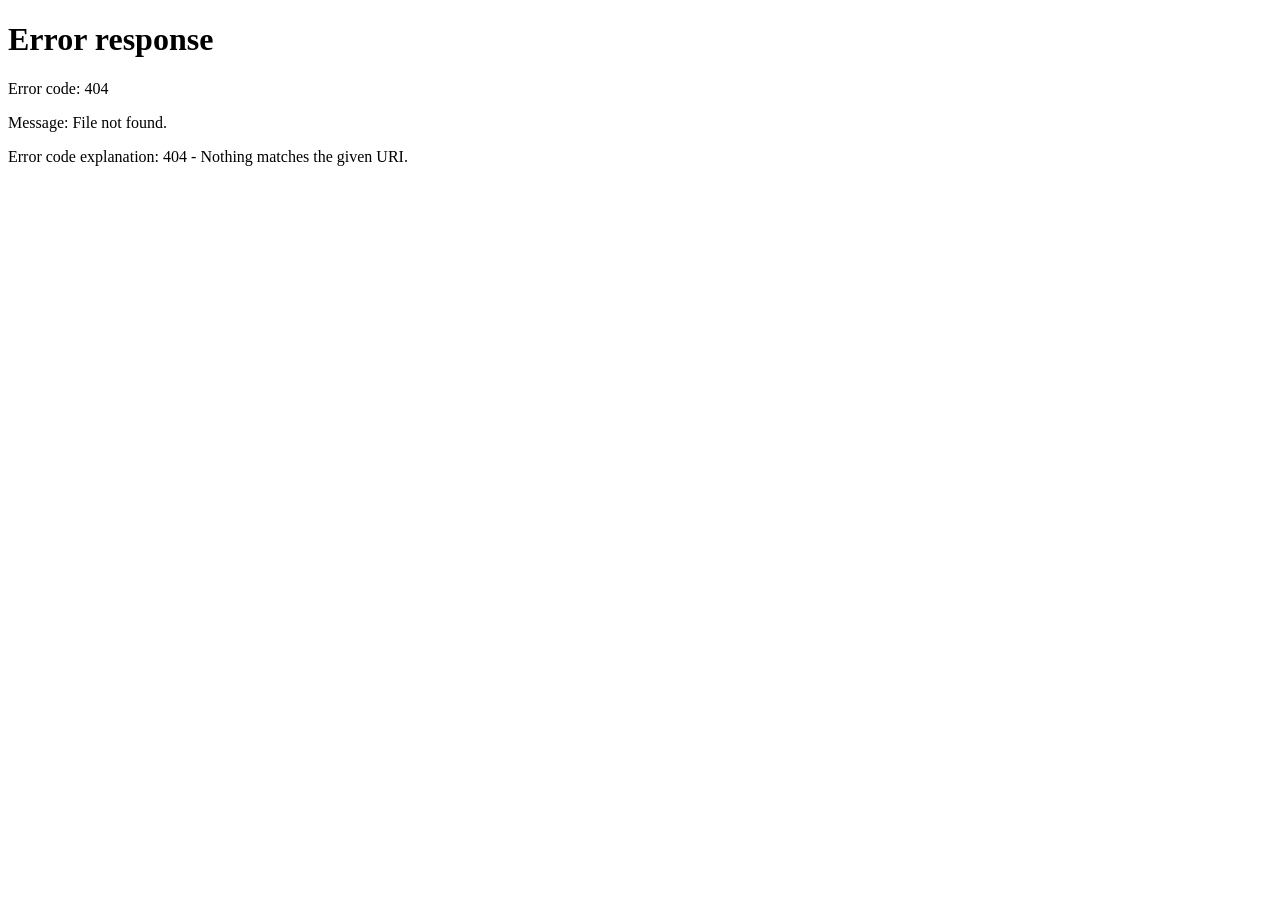
==== commit 8ae1a151: "update the admins" ====
--- a/index.html
+++ b/index.html
@@ -5,6 +5,7 @@
     <meta name="viewport" content="width=device-width, initial-scale=1" />
     <title>Enterprise Operations Dashboard</title>
     <link rel="stylesheet" href="styles.css" />
+    <script src="auth-guard.js"></script>
     <script src="dashboard-data.js"></script>
     <script src="app.js" defer></script>
     <script src="chatbot.js" defer></script>
@@ -20,7 +21,6 @@
           <span id="refreshDate">Loaded</span>
           <div class="topbar__account" id="accountBlock" hidden>
             <div class="topbar__account-row">
-              <button class="topbar__admin" id="adminButton" type="button">Admin</button>
               <span id="authStatus" class="topbar__status"></span>
             </div>
             <button class="topbar__logout" id="logoutButton" type="button">Log Out</button>
@@ -136,73 +136,64 @@
               </div>
               <div class="panel__tools">
                 <span class="panel__stat" id="employeeCount"></span>
-                <button class="button button--ghost" id="openAddEmployee" type="button">Add Employee</button>
-              </div>
-            </div>
-
-            <div class="employee-add-panel" id="addEmployeePanel" hidden>
-              <form class="employee-add-form" id="addEmployeeForm">
+                <button class="button" id="openAddEmployee" type="button" hidden>Add Employee</button>
+              </div>
+            </div>
+
+            <div class="employee-summary" id="employeeSummary" aria-label="Employee summary"></div>
+
+            <section class="employee-add-panel" id="addEmployeePanel" hidden>
+              <form class="employee-add-form" id="addEmployeeForm" novalidate>
                 <div class="employee-add-form__header">
                   <div>
-                    <p class="eyebrow">Signed-Up Gmail</p>
+                    <p class="eyebrow">New Employee</p>
                     <h3>Add Employee</h3>
                   </div>
                   <button class="icon-control" id="closeAddEmployee" type="button" aria-label="Close add employee" title="Close add employee">x</button>
                 </div>
+
+                <div class="employee-add-grid">
+                  <label>
+                    <span>Email</span>
+                    <input name="email" type="email" autocomplete="email" placeholder="name@gmail.com" required />
+                  </label>
+                  <label>
+                    <span>Employee Name</span>
+                    <input name="employeeName" type="text" required />
+                  </label>
+                  <label>
+                    <span>Department</span>
+                    <select name="department" id="addEmployeeDepartment" required></select>
+                  </label>
+                  <label>
+                    <span>Job Title</span>
+                    <input name="jobTitle" type="text" required />
+                  </label>
+                  <label>
+                    <span>Level</span>
+                    <select name="level" id="addEmployeeLevel"></select>
+                  </label>
+                  <label>
+                    <span>Manager</span>
+                    <input name="manager" type="text" placeholder="Department PMO" />
+                  </label>
+                  <label>
+                    <span>Location</span>
+                    <select name="location" id="addEmployeeLocation"></select>
+                  </label>
+                  <label>
+                    <span>Status</span>
+                    <select name="employmentStatus" id="addEmployeeStatus"></select>
+                  </label>
+                </div>
+
                 <p class="employee-add-message" id="addEmployeeMessage"></p>
-                <div class="employee-add-grid">
-                  <label>
-                    <span>Email</span>
-                    <select id="addEmployeeEmail" name="email" required></select>
-                  </label>
-                  <label>
-                    <span>Employee Name</span>
-                    <input id="addEmployeeName" name="employeeName" type="text" required />
-                  </label>
-                  <label>
-                    <span>Department</span>
-                    <select id="addEmployeeDepartment" name="department" required></select>
-                  </label>
-                  <label>
-                    <span>Job Title</span>
-                    <input id="addEmployeeJobTitle" name="jobTitle" type="text" required />
-                  </label>
-                  <label>
-                    <span>Level</span>
-                    <select id="addEmployeeLevel" name="level">
-                      <option>Associate</option>
-                      <option>Specialist</option>
-                      <option>Senior Specialist</option>
-                      <option>Lead</option>
-                      <option>Manager</option>
-                      <option>Senior Manager</option>
-                    </select>
-                  </label>
-                  <label>
-                    <span>Manager</span>
-                    <input id="addEmployeeManager" name="manager" type="text" placeholder="Department PMO" />
-                  </label>
-                  <label>
-                    <span>Location</span>
-                    <select id="addEmployeeLocation" name="location"></select>
-                  </label>
-                  <label>
-                    <span>Status</span>
-                    <select id="addEmployeeStatus" name="employmentStatus">
-                      <option>Active</option>
-                      <option>Contractor</option>
-                      <option>On Leave</option>
-                    </select>
-                  </label>
-                </div>
                 <div class="employee-add-actions">
                   <button class="button button--ghost" id="cancelAddEmployee" type="button">Cancel</button>
-                  <button class="button" type="submit">Add Employee</button>
+                  <button class="button" type="submit">Create Employee</button>
                 </div>
               </form>
-            </div>
-
-            <div class="employee-summary" id="employeeSummary" aria-label="Employee summary"></div>
+            </section>
 
             <div class="employee-controls" aria-label="Employee filters">
               <label>
@@ -255,16 +246,185 @@
             </div>
           </article>
 
-          <article class="panel panel--full">
+          <article class="panel panel--full" id="tasksSection">
+            <div class="panel__header panel__header--stack">
+              <div>
+                <p class="eyebrow">Tasks</p>
+                <h2>Task List</h2>
+              </div>
+              <div class="panel__tools">
+                <span class="panel__stat" id="taskTableCount"></span>
+                <button class="button" id="openAddTask" type="button" hidden>Add Task</button>
+                <label class="panel__rows">
+                  <span>Rows</span>
+                  <select id="taskPageSize">
+                    <option value="25">25</option>
+                    <option value="50">50</option>
+                    <option value="100">100</option>
+                    <option value="all">All</option>
+                  </select>
+                </label>
+              </div>
+            </div>
+
+            <section class="task-add-panel" id="addTaskPanel" hidden>
+              <form class="task-add-form" id="addTaskForm">
+                <div class="employee-add-form__header">
+                  <div>
+                    <p class="eyebrow">New Task</p>
+                    <h3>Assign Task</h3>
+                  </div>
+                  <button class="icon-control" id="closeAddTask" type="button" aria-label="Close add task" title="Close add task">x</button>
+                </div>
+                <div class="task-table-edit-form">
+                  <label>
+                    <span>Task Name</span>
+                    <input name="taskName" type="text" required />
+                  </label>
+                  <label>
+                    <span>Project</span>
+                    <select name="projectId" id="addTaskProject" required></select>
+                  </label>
+                  <label>
+                    <span>Assign To</span>
+                    <select name="assignedToId" id="addTaskAssignee" required></select>
+                  </label>
+                  <label>
+                    <span>Status</span>
+                    <select name="status" id="addTaskStatus"></select>
+                  </label>
+                  <label>
+                    <span>Priority</span>
+                    <select name="priority" id="addTaskPriority"></select>
+                  </label>
+                  <label>
+                    <span>Due Date</span>
+                    <input name="dueDate" type="date" required />
+                  </label>
+                  <label>
+                    <span>Estimated Hours</span>
+                    <input name="estimatedHours" type="number" min="0" step="0.25" value="8" />
+                  </label>
+                  <label>
+                    <span>Completion %</span>
+                    <input name="completion" type="number" min="0" max="100" step="1" value="0" />
+                  </label>
+                </div>
+                <p class="task-edit-message" id="addTaskMessage"></p>
+                <div class="task-edit-actions">
+                  <button class="button button--ghost" id="cancelAddTask" type="button">Cancel</button>
+                  <button class="button" type="submit">Create Task</button>
+                </div>
+              </form>
+            </section>
+
+            <div class="table-wrap task-table-wrap">
+              <table class="task-table">
+                <thead>
+                  <tr>
+                    <th>ID</th>
+                    <th>Task</th>
+                    <th>Project</th>
+                    <th>Assignee</th>
+                    <th>Department</th>
+                    <th>Status</th>
+                    <th>Priority</th>
+                    <th>Due</th>
+                    <th>Progress</th>
+                    <th>Hours</th>
+                    <th>Admin</th>
+                  </tr>
+                </thead>
+                <tbody id="taskTable"></tbody>
+              </table>
+            </div>
+
+            <div class="pagination" aria-label="Task pagination">
+              <button class="button button--ghost" id="taskPrev" type="button">Previous</button>
+              <span id="taskPageInfo"></span>
+              <button class="button button--ghost" id="taskNext" type="button">Next</button>
+            </div>
+          </article>
+
+            <article class="panel panel--full">
             <div class="panel__header">
               <div>
                 <p class="eyebrow">Projects</p>
                 <h2>Portfolio Table</h2>
               </div>
-              <span class="panel__stat" id="tableCount"></span>
-            </div>
+              <div class="panel__header-actions">
+                <button class="button" id="openAddProject" type="button" hidden>Add Project</button>
+                <span class="panel__stat" id="tableCount"></span>
+              </div>
+            </div>
+            <section class="project-add-panel" id="addProjectPanel" hidden>
+              <form class="employee-add-form project-add-form" id="addProjectForm" novalidate>
+                <div class="employee-add-form__header">
+                  <div>
+                    <p class="eyebrow">New Project</p>
+                    <h3>Add Project</h3>
+                  </div>
+                  <button class="icon-control" id="closeAddProject" type="button" aria-label="Close add project" title="Close add project">x</button>
+                </div>
+                <div class="project-add-grid">
+                  <label>
+                    <span>Project Name</span>
+                    <input name="projectName" type="text" required />
+                  </label>
+                  <label>
+                    <span>Department</span>
+                    <select name="department" id="addProjectDepartment" required></select>
+                  </label>
+                  <label>
+                    <span>Owner</span>
+                    <select name="ownerId" id="addProjectOwner" required></select>
+                  </label>
+                  <label>
+                    <span>Status</span>
+                    <select name="status" id="addProjectStatus"></select>
+                  </label>
+                  <label>
+                    <span>Priority</span>
+                    <select name="priority" id="addProjectPriority"></select>
+                  </label>
+                  <label>
+                    <span>Risk Level</span>
+                    <select name="risk" id="addProjectRisk"></select>
+                  </label>
+                  <label>
+                    <span>Start Date</span>
+                    <input name="startDate" type="date" required />
+                  </label>
+                  <label>
+                    <span>Target End Date</span>
+                    <input name="targetEndDate" type="date" required />
+                  </label>
+                  <label>
+                    <span>Progress %</span>
+                    <input name="progress" type="number" min="0" max="100" step="1" value="0" />
+                  </label>
+                  <label>
+                    <span>Budget SAR</span>
+                    <input name="budget" type="number" min="0" step="0.01" value="0" />
+                  </label>
+                  <label>
+                    <span>Actual Spend SAR</span>
+                    <input name="spend" type="number" min="0" step="0.01" value="0" />
+                  </label>
+                  <label>
+                    <span>Strategic Theme</span>
+                    <input name="strategicTheme" type="text" />
+                  </label>
+                </div>
+                <p class="employee-add-message" id="addProjectMessage"></p>
+                <div class="employee-add-actions">
+                  <button class="button button--ghost" id="cancelAddProject" type="button">Cancel</button>
+                  <button class="button" type="submit">Create Project</button>
+                </div>
+              </form>
+            </section>
             <div class="table-wrap">
-              <table>
+              <table class="project-table">
                 <thead>
                   <tr>
                     <th>Project</th>
@@ -275,6 +435,7 @@
                     <th>Progress</th>
                     <th>Budget</th>
                     <th>Spend</th>
+                    <th>Admin</th>
                   </tr>
                 </thead>
                 <tbody id="projectTable"></tbody>
@@ -314,29 +475,6 @@
       </header>
       <div class="employee-detail-drawer__body" id="employeeDetailBody"></div>
     </aside>
-
-    <div class="admin-password-scrim" id="adminPasswordScrim" hidden></div>
-
-    <section class="admin-password-modal" id="adminPasswordModal" aria-labelledby="adminPasswordTitle" aria-hidden="true">
-      <form class="admin-password-form" id="adminPasswordForm">
-        <div class="admin-password-form__header">
-          <div>
-            <p class="eyebrow">Admin</p>
-            <h2 id="adminPasswordTitle">Enter Password</h2>
-          </div>
-          <button class="icon-control" id="closeAdminPassword" type="button" aria-label="Close admin password" title="Close admin password">x</button>
-        </div>
-        <label>
-          <span>Password</span>
-          <input id="adminPasswordInput" name="password" type="password" autocomplete="current-password" required />
-        </label>
-        <p class="admin-password-message" id="adminPasswordMessage"></p>
-        <div class="admin-password-actions">
-          <button class="button button--ghost" id="cancelAdminPassword" type="button">Cancel</button>
-          <button class="button" type="submit">Continue</button>
-        </div>
-      </form>
-    </section>
 
     <button class="chat-launcher" id="chatLauncher" type="button" aria-label="Open assistant">
       <span aria-hidden="true">?</span>
--- a/styles.css
+++ b/styles.css
@@ -84,25 +84,6 @@
   gap: 8px;
 }
 
-.topbar__admin {
-  min-height: 28px;
-  border: 1px solid rgba(22, 131, 122, 0.36);
-  border-radius: 6px;
-  background: rgba(22, 131, 122, 0.09);
-  color: var(--teal);
-  padding: 0 10px;
-  font-size: 0.76rem;
-  font-weight: 850;
-  cursor: pointer;
-}
-
-.topbar__admin:hover,
-.topbar__admin:focus-visible {
-  border-color: var(--teal);
-  background: rgba(22, 131, 122, 0.14);
-  outline: none;
-}
-
 .topbar__logout {
   min-height: 28px;
   border: 1px solid var(--line);
@@ -280,6 +261,14 @@
   margin-bottom: 16px;
 }
 
+.panel__header-actions {
+  display: flex;
+  align-items: center;
+  gap: 10px;
+  flex-wrap: wrap;
+  justify-content: flex-end;
+}
+
 .panel__header--stack {
   margin-bottom: 12px;
 }
@@ -307,6 +296,17 @@
 
 .panel__tools .button {
   min-height: 34px;
+}
+
+.panel__rows {
+  grid-auto-flow: column;
+  align-items: center;
+  gap: 7px;
+}
+
+.panel__rows select {
+  min-height: 34px;
+  width: 92px;
 }
 
 .split-view {
@@ -719,6 +719,44 @@
   font-weight: 800;
 }
 
+.task-edit-toggle {
+  min-height: 28px;
+  padding: 0 10px;
+  font-size: 0.78rem;
+}
+
+.task-edit-form {
+  display: grid;
+  grid-template-columns: minmax(130px, 0.8fr) minmax(130px, 0.8fr) minmax(120px, 0.6fr) minmax(120px, 0.6fr) minmax(160px, 1fr) auto;
+  gap: 10px;
+  align-items: end;
+  margin-top: 12px;
+  border-top: 1px solid var(--line);
+  padding-top: 12px;
+}
+
+.task-edit-message {
+  min-height: 20px;
+  margin: 0;
+  color: var(--muted);
+  font-size: 0.82rem;
+  font-weight: 750;
+}
+
+.task-edit-message.error {
+  color: var(--red);
+}
+
+.task-edit-actions {
+  display: flex;
+  gap: 8px;
+  justify-content: flex-end;
+}
+
+.task-edit-actions .button {
+  min-height: 40px;
+}
+
 .chat-launcher {
   position: fixed;
   right: 22px;
@@ -1081,17 +1119,17 @@
   margin-bottom: 14px;
 }
 
+.employee-add-form {
+  display: grid;
+  gap: 12px;
+}
+
 .employee-add-panel {
   margin-bottom: 14px;
   border: 1px solid var(--line);
   border-radius: 8px;
   background: #f8fbfc;
   padding: 14px;
-}
-
-.employee-add-form {
-  display: grid;
-  gap: 12px;
 }
 
 .employee-add-form__header {
@@ -1172,6 +1210,100 @@
 
 .employee-table {
   min-width: 1240px;
+}
+
+.task-table-wrap {
+  max-height: 620px;
+}
+
+.task-table {
+  min-width: 1320px;
+}
+
+.task-add-panel {
+  margin-bottom: 14px;
+  border: 1px solid var(--line);
+  border-radius: 8px;
+  background: #f8fbfc;
+  padding: 14px;
+}
+
+.project-add-panel {
+  margin-bottom: 14px;
+  border: 1px solid var(--line);
+  border-radius: 8px;
+  background: #f8fbfc;
+  padding: 14px;
+}
+
+.task-add-form {
+  display: grid;
+  gap: 12px;
+}
+
+.task-table-edit {
+  min-height: 32px;
+  padding: 0 10px;
+  font-size: 0.78rem;
+}
+
+.task-edit-row td {
+  background: #f8fbfc;
+}
+
+.task-table-edit-form {
+  display: grid;
+  grid-template-columns: repeat(4, minmax(150px, 1fr));
+  gap: 12px;
+  align-items: end;
+}
+
+.task-table-edit-form .task-edit-message {
+  align-self: center;
+}
+
+.task-table-edit-form .task-edit-actions {
+  align-self: end;
+}
+
+.project-table {
+  min-width: 1440px;
+}
+
+.project-add-form {
+  display: grid;
+  gap: 12px;
+}
+
+.project-add-grid,
+.project-edit-grid {
+  display: grid;
+  grid-template-columns: repeat(4, minmax(150px, 1fr));
+  gap: 12px;
+}
+
+.project-table-edit {
+  min-height: 32px;
+  padding: 0 10px;
+  font-size: 0.78rem;
+}
+
+.project-edit-row td {
+  background: #f8fbfc;
+}
+
+.project-edit-message {
+  align-self: center;
+}
+
+.project-edit-form .employee-add-actions {
+  align-self: end;
+}
+
+.table-muted {
+  color: var(--muted);
+  font-size: 0.8rem;
+  font-weight: 800;
 }
 
 .employee-row {
@@ -1249,9 +1381,66 @@
   background: #f8fbfc;
 }
 
+.edit-drawer__body {
+  display: grid;
+  align-content: start;
+  gap: 12px;
+}
+
+.edit-drawer-card {
+  display: grid;
+  gap: 12px;
+  border: 1px solid var(--line);
+  border-radius: 8px;
+  background: var(--surface);
+  padding: 14px;
+}
+
+.edit-drawer-summary {
+  display: grid;
+  gap: 5px;
+  border: 1px solid var(--line);
+  border-radius: 8px;
+  background: var(--surface);
+  padding: 13px;
+}
+
+.edit-drawer-summary span {
+  color: var(--muted);
+  font-size: 0.74rem;
+  font-weight: 850;
+  text-transform: uppercase;
+}
+
+.edit-drawer-summary strong {
+  overflow-wrap: anywhere;
+  font-size: 1rem;
+}
+
+.edit-drawer .task-edit-form,
+.edit-drawer .project-edit-form {
+  border: 0;
+  margin: 0;
+  padding: 0;
+  background: transparent;
+}
+
+.edit-drawer .task-edit-form {
+  grid-template-columns: 1fr;
+}
+
+.edit-drawer .task-edit-actions {
+  position: sticky;
+  bottom: -16px;
+  margin: 0 -14px -14px;
+  border-top: 1px solid var(--line);
+  background: var(--surface);
+  padding: 12px 14px 14px;
+}
+
 .employee-detail-hero {
   display: grid;
-  grid-template-columns: auto minmax(0, 1fr);
+  grid-template-columns: auto minmax(0, 1fr) auto;
   gap: 14px;
   align-items: center;
   margin-bottom: 12px;
@@ -1284,6 +1473,10 @@
   color: var(--muted);
   font-size: 0.9rem;
   font-weight: 750;
+}
+
+.employee-detail-edit-button {
+  justify-self: end;
 }
 
 .employee-detail-grid,
@@ -1601,7 +1794,20 @@
     grid-template-columns: repeat(2, minmax(0, 1fr));
   }
 
+  .task-edit-form {
+    grid-template-columns: repeat(2, minmax(0, 1fr));
+  }
+
+  .task-table-edit-form {
+    grid-template-columns: repeat(2, minmax(0, 1fr));
+  }
+
   .employee-add-grid {
+    grid-template-columns: repeat(2, minmax(0, 1fr));
+  }
+
+  .project-add-grid,
+  .project-edit-grid {
     grid-template-columns: repeat(2, minmax(0, 1fr));
   }
 }
@@ -1647,6 +1853,8 @@
   .employee-summary,
   .employee-controls,
   .employee-add-grid,
+  .task-edit-form,
+  .task-table-edit-form,
   .progress-project-list--page,
   .status-project-list {
     grid-template-columns: 1fr;
